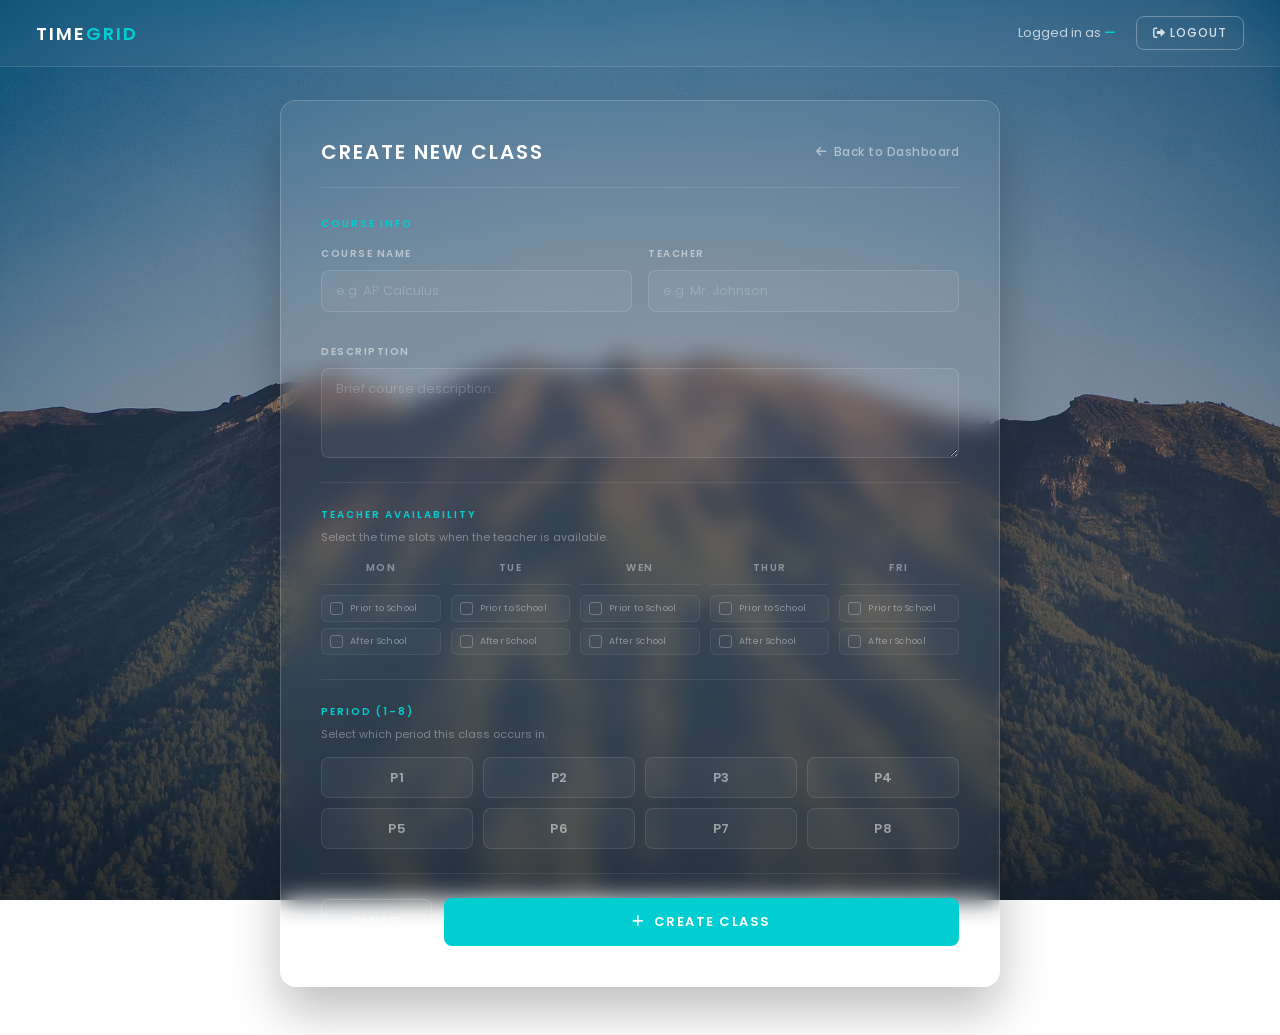
==== createclass.html @ e963a84b "Logout Fix" ====
<!DOCTYPE html>
<html>
<head>
  <meta charset="UTF-8">
  <meta name="viewport" content="width=device-width, initial-scale=1.0">
  <title>TimeGrid — Create Class</title>
  <link href="https://fonts.googleapis.com/css2?family=Poppins:wght@300;400;500;600&display=swap" rel="stylesheet">
  <link rel="stylesheet" href="https://cdnjs.cloudflare.com/ajax/libs/font-awesome/6.0.0/css/all.min.css">
  <link rel="stylesheet" href="createclass.css">
</head>
<body>

  <!-- Navbar -->
  <nav class="navbar">
    <div class="brand">Time<span>Grid</span></div>
    <div class="nav-right">
      <div class="nav-user">Logged in as <span id="navEmail">—</span></div>
      <button class="logout-btn" onclick="logout()">
        <i class="fas fa-sign-out-alt"></i> Logout
      </button>
    </div>
  </nav>

  <div class="page-wrap">
    <div class="form-card glass">

      <div class="form-header">
        <h1>Create New Class</h1>
        <a href="dashboard.html" class="back-link"><i class="fas fa-arrow-left"></i> Back to Dashboard</a>
      </div>

      <!-- Course Info -->
      <div class="section-label">Course Info</div>

      <div class="field-row">
        <div class="field-group">
          <label for="courseName">Course Name</label>
          <input type="text" id="courseName" placeholder="e.g. AP Calculus">
          <span class="field-error" id="courseNameErr">Required</span>
        </div>
        <div class="field-group">
          <label for="teacher">Teacher</label>
          <input type="text" id="teacher" placeholder="e.g. Mr. Johnson">
          <span class="field-error" id="teacherErr">Required</span>
        </div>
      </div>

      <div class="field-group">
        <label for="description">Description</label>
        <textarea id="description" placeholder="Brief course description…"></textarea>
      </div>

      <div class="divider"></div>

      <!-- Teacher Availability -->
      <div class="section-label">Teacher Availability</div>
      <p class="section-hint">Select the time slots when the teacher is available.</p>

      <div class="week-grid">

        <div class="day-col">
          <div class="day-heading">Mon</div>
          <div class="time-slot" data-day="fri" data-time="8:30 AM" onclick="toggleSlot(this)">
            <div class="slot-check"><div class="slot-check-mark"></div></div>
            <span class="slot-label">Prior to School</span>
          </div>
          <div class="time-slot" data-day="fri" data-time="6:30 PM" onclick="toggleSlot(this)">
            <div class="slot-check"><div class="slot-check-mark"></div></div>
            <span class="slot-label">After School</span>
          </div>
        </div>

        <div class="day-col">
          <div class="day-heading">Tue</div>
          <div class="time-slot" data-day="fri" data-time="8:30 AM" onclick="toggleSlot(this)">
            <div class="slot-check"><div class="slot-check-mark"></div></div>
            <span class="slot-label">Prior to School</span>
          </div>
          <div class="time-slot" data-day="fri" data-time="6:30 PM" onclick="toggleSlot(this)">
            <div class="slot-check"><div class="slot-check-mark"></div></div>
            <span class="slot-label">After School</span>
          </div>
        </div>

        <div class="day-col">
          <div class="day-heading">Wen</div>
          <div class="time-slot" data-day="fri" data-time="8:30 AM" onclick="toggleSlot(this)">
            <div class="slot-check"><div class="slot-check-mark"></div></div>
            <span class="slot-label">Prior to School</span>
          </div>
          <div class="time-slot" data-day="fri" data-time="6:30 PM" onclick="toggleSlot(this)">
            <div class="slot-check"><div class="slot-check-mark"></div></div>
            <span class="slot-label">After School</span>
          </div>
        </div>

        <div class="day-col">
          <div class="day-heading">Thur</div>
          <div class="time-slot" data-day="fri" data-time="8:30 AM" onclick="toggleSlot(this)">
            <div class="slot-check"><div class="slot-check-mark"></div></div>
            <span class="slot-label">Prior to School</span>
          </div>
          <div class="time-slot" data-day="fri" data-time="6:30 PM" onclick="toggleSlot(this)">
            <div class="slot-check"><div class="slot-check-mark"></div></div>
            <span class="slot-label">After School</span>
          </div>
        </div>

        <div class="day-col">
          <div class="day-heading">Fri</div>
          <div class="time-slot" data-day="fri" data-time="8:30 AM" onclick="toggleSlot(this)">
            <div class="slot-check"><div class="slot-check-mark"></div></div>
            <span class="slot-label">Prior to School</span>
          </div>
          <div class="time-slot" data-day="fri" data-time="6:30 PM" onclick="toggleSlot(this)">
            <div class="slot-check"><div class="slot-check-mark"></div></div>
            <span class="slot-label">After School</span>
          </div>
        </div>

      </div>

      <div class="divider"></div>

      <!-- Period -->
      <div class="section-label">Period (1–8)</div>
      <p class="section-hint">Select which period this class occurs in.</p>

      <div class="period-grid" id="periodGrid">
        <button class="period-btn" data-period="1" onclick="selectPeriod(this)">P1</button>
        <button class="period-btn" data-period="2" onclick="selectPeriod(this)">P2</button>
        <button class="period-btn" data-period="3" onclick="selectPeriod(this)">P3</button>
        <button class="period-btn" data-period="4" onclick="selectPeriod(this)">P4</button>
        <button class="period-btn" data-period="5" onclick="selectPeriod(this)">P5</button>
        <button class="period-btn" data-period="6" onclick="selectPeriod(this)">P6</button>
        <button class="period-btn" data-period="7" onclick="selectPeriod(this)">P7</button>
        <button class="period-btn" data-period="8" onclick="selectPeriod(this)">P8</button>
      </div>

      <div class="divider"></div>

      <div class="btn-row">
        <a href="dashboard.html" class="cancel-btn">Cancel</a>
        <button class="submit-btn" onclick="submitForm()">
          <i class="fas fa-plus"></i> Create Class
        </button>
      </div>

      <div class="success-banner" id="successBanner">
        <i class="fas fa-check-circle"></i> Class created successfully! Redirecting…
      </div>

    </div>
  </div>

  <script 
    src="createclass.js">

    const user = JSON.parse(sessionStorage.getItem('currentUser') || '{}');
    document.getElementById('navEmail').textContent = user.email || '—';

    function logout() {
      sessionStorage.clear();
      window.location.href = 'index.html';
    }
  </script>
</body>
</html>
---- createclass.css ----
* {
  margin: 0;
  padding: 0;
  box-sizing: border-box;
  font-family: 'Poppins', sans-serif;
}
 
body {
  min-height: 100vh;
  background-image: url('Background2.jpg');
  background-size: cover;
  background-position: center;
  background-repeat: no-repeat;
  background-attachment: fixed;
  position: relative;
}
 
body::before {
  content: '';
  position: fixed;
  inset: 0;
  background: rgba(15, 23, 42, 0.45);
  z-index: 0;
}
 
/* ── Navbar ── */
.navbar {
  position: fixed;
  top: 0; left: 0; right: 0;
  z-index: 100;
  display: flex;
  align-items: center;
  justify-content: space-between;
  padding: 16px 36px;
  background: rgba(255,255,255,0.05);
  backdrop-filter: blur(12px);
  -webkit-backdrop-filter: blur(12px);
  border-bottom: 1px solid rgba(255,255,255,0.12);
}
 
.brand {
  color: white;
  font-size: 18px;
  font-weight: 600;
  letter-spacing: 2px;
  text-transform: uppercase;
}
 
.brand span { color: darkturquoise; }
 
.nav-right {
  display: flex;
  align-items: center;
  gap: 20px;
}
 
.nav-user {
  color: rgba(255,255,255,0.7);
  font-size: 13px;
}
 
.nav-user span {
  color: darkturquoise;
  font-weight: 600;
}
 
.logout-btn {
  background: transparent;
  border: 1.5px solid rgba(255,255,255,0.3);
  border-radius: 8px;
  color: rgba(255,255,255,0.8);
  font-family: 'Poppins', sans-serif;
  font-size: 12px;
  font-weight: 500;
  letter-spacing: 1px;
  padding: 7px 16px;
  cursor: pointer;
  text-transform: uppercase;
  transition: all 0.3s ease;
}
 
.logout-btn:hover {
  border-color: darkturquoise;
  color: darkturquoise;
}
 
/* ── Page wrap ── */
.page-wrap {
  position: relative;
  z-index: 1;
  display: flex;
  justify-content: center;
  padding: 100px 24px 48px;
  min-height: 100vh;
}
 
/* ── Glass card ── */
.glass {
  background: rgba(255,255,255,0.05);
  backdrop-filter: blur(12px);
  -webkit-backdrop-filter: blur(12px);
  border: 1px solid rgba(255,255,255,0.18);
  box-shadow: 0 25px 50px rgba(0,0,0,0.25);
  border-radius: 16px;
}
 
.form-card {
  width: 100%;
  max-width: 720px;
  padding: 36px 40px 40px;
  height: fit-content;
  animation: fadeUp 0.4s ease both;
}
 
@keyframes fadeUp {
  from { opacity: 0; transform: translateY(16px); }
  to   { opacity: 1; transform: translateY(0); }
}
 
/* ── Form header ── */
.form-header {
  display: flex;
  align-items: center;
  justify-content: space-between;
  margin-bottom: 28px;
  padding-bottom: 20px;
  border-bottom: 1px solid rgba(255,255,255,0.1);
}
 
.form-header h1 {
  color: white;
  font-size: 20px;
  font-weight: 600;
  letter-spacing: 2px;
  text-transform: uppercase;
}
 
.back-link {
  color: rgba(255,255,255,0.5);
  font-size: 12px;
  font-weight: 500;
  letter-spacing: 0.5px;
  text-decoration: none;
  transition: color 0.2s;
  display: flex;
  align-items: center;
  gap: 6px;
}
 
.back-link:hover { color: darkturquoise; }
 
/* ── Section labels ── */
.section-label {
  color: darkturquoise;
  font-size: 10px;
  font-weight: 600;
  letter-spacing: 2px;
  text-transform: uppercase;
  margin-bottom: 14px;
}
 
.section-hint {
  color: rgba(255,255,255,0.35);
  font-size: 11px;
  margin-bottom: 14px;
  margin-top: -8px;
}
 
/* ── Fields ── */
.field-row {
  display: grid;
  grid-template-columns: 1fr 1fr;
  gap: 16px;
  margin-bottom: 16px;
}
 
.field-group {
  display: flex;
  flex-direction: column;
  margin-bottom: 16px;
}
 
.field-group label {
  color: rgba(255,255,255,0.5);
  font-size: 10px;
  font-weight: 600;
  letter-spacing: 1.5px;
  text-transform: uppercase;
  margin-bottom: 8px;
}
 
.field-group input,
.field-group textarea {
  background: rgba(255,255,255,0.05);
  border: 1px solid rgba(255,255,255,0.12);
  border-radius: 8px;
  color: white;
  font-family: 'Poppins', sans-serif;
  font-size: 13px;
  padding: 10px 14px;
  outline: none;
  transition: border-color 0.25s, background 0.25s;
}
 
.field-group textarea {
  resize: vertical;
  min-height: 90px;
}
 
.field-group input::placeholder,
.field-group textarea::placeholder {
  color: rgba(255,255,255,0.2);
}
 
.field-group input:focus,
.field-group textarea:focus {
  border-color: darkturquoise;
  background: rgba(0,206,209,0.05);
}
 
.field-group input.error {
  border-color: #e84040;
}
 
.field-error {
  color: #e84040;
  font-size: 10px;
  margin-top: 5px;
  display: none;
}
 
.field-error.visible { display: block; }
 
/* ── Divider ── */
.divider {
  height: 1px;
  background: rgba(255,255,255,0.08);
  margin: 24px 0;
}
 
/* ── Week availability grid ── */
.week-grid {
  display: grid;
  grid-template-columns: repeat(5, 1fr);
  gap: 10px;
}
 
.day-col {
  display: flex;
  flex-direction: column;
  gap: 6px;
}
 
.day-heading {
  color: rgba(255,255,255,0.4);
  font-size: 10px;
  font-weight: 600;
  letter-spacing: 1.5px;
  text-transform: uppercase;
  text-align: center;
  padding-bottom: 8px;
  border-bottom: 1px solid rgba(255,255,255,0.08);
  margin-bottom: 4px;
}
 
.time-slot {
  display: flex;
  align-items: center;
  gap: 7px;
  cursor: pointer;
  padding: 6px 8px;
  border-radius: 6px;
  border: 1px solid rgba(255,255,255,0.07);
  background: rgba(255,255,255,0.03);
  transition: all 0.2s;
  user-select: none;
}
 
.time-slot:hover {
  background: rgba(0,206,209,0.08);
  border-color: rgba(0,206,209,0.25);
}
 
.time-slot.active {
  background: rgba(0,206,209,0.14);
  border-color: rgba(0,206,209,0.5);
}
 
.slot-check {
  width: 13px;
  height: 13px;
  border-radius: 3px;
  border: 1px solid rgba(255,255,255,0.25);
  flex-shrink: 0;
  display: flex;
  align-items: center;
  justify-content: center;
  transition: all 0.2s;
}
 
.time-slot.active .slot-check {
  background: darkturquoise;
  border-color: darkturquoise;
}
 
.slot-check-mark {
  width: 7px;
  height: 7px;
  background: #0f172a;
  border-radius: 1px;
  display: none;
}
 
.time-slot.active .slot-check-mark { display: block; }
 
.slot-label {
  color: rgba(255,255,255,0.4);
  font-size: 9px;
  letter-spacing: 0.3px;
  transition: color 0.2s;
  white-space: nowrap;
}
 
.time-slot.active .slot-label { color: darkturquoise; }
 
/* ── Period grid ── */
.period-grid {
  display: grid;
  grid-template-columns: repeat(4, 1fr);
  gap: 10px;
}
 
.period-btn {
  background: rgba(255,255,255,0.04);
  border: 1px solid rgba(255,255,255,0.1);
  border-radius: 8px;
  color: rgba(255,255,255,0.5);
  font-family: 'Poppins', sans-serif;
  font-size: 13px;
  font-weight: 600;
  padding: 12px 6px 10px;
  cursor: pointer;
  text-align: center;
  transition: all 0.2s;
  letter-spacing: 0.5px;
  line-height: 1.3;
  display: flex;
  flex-direction: column;
  align-items: center;
}
 
.period-btn:hover {
  border-color: rgba(0,206,209,0.35);
  color: rgba(255,255,255,0.8);
  background: rgba(255,255,255,0.06);
}
 
.period-btn.active {
  background: rgba(0,206,209,0.15);
  border-color: darkturquoise;
  color: darkturquoise;
}
 
.period-sub {
  color: rgba(255,255,255,0.25);
  font-size: 9px;
  display: block;
  margin-top: 3px;
  font-weight: 400;
  letter-spacing: 0px;
}
 
.period-btn.active .period-sub { color: rgba(0,206,209,0.6); }
 
/* ── Buttons ── */
.btn-row {
  display: flex;
  gap: 12px;
  align-items: center;
}
 
.submit-btn {
  flex: 1;
  padding: 14px;
  background: darkturquoise;
  border: none;
  border-radius: 8px;
  color: white;
  font-family: 'Poppins', sans-serif;
  font-size: 13px;
  font-weight: 600;
  letter-spacing: 1.5px;
  text-transform: uppercase;
  cursor: pointer;
  transition: all 0.3s ease;
  display: flex;
  align-items: center;
  justify-content: center;
  gap: 8px;
}
 
.submit-btn:hover {
  background: rgb(116, 254, 240);
  box-shadow: 0 10px 24px rgba(0, 206, 209, 0.25);
  transform: translateY(-1px);
}
 
.submit-btn:active { transform: translateY(0); }
 
.cancel-btn {
  padding: 13px 28px;
  background: transparent;
  border: 1.5px solid rgba(255,255,255,0.2);
  border-radius: 8px;
  color: rgba(255,255,255,0.6);
  font-family: 'Poppins', sans-serif;
  font-size: 12px;
  font-weight: 500;
  letter-spacing: 1px;
  text-transform: uppercase;
  cursor: pointer;
  transition: all 0.3s;
  text-decoration: none;
  display: inline-flex;
  align-items: center;
}
 
.cancel-btn:hover {
  border-color: rgba(255,255,255,0.4);
  color: white;
}
 
/* ── Success banner ── */
.success-banner {
  display: none;
  background: rgba(0,206,209,0.12);
  border: 1px solid rgba(0,206,209,0.35);
  border-radius: 8px;
  padding: 13px 16px;
  color: darkturquoise;
  font-size: 13px;
  font-weight: 500;
  letter-spacing: 0.5px;
  text-align: center;
  margin-top: 14px;
}
 
.success-banner i { margin-right: 8px; }
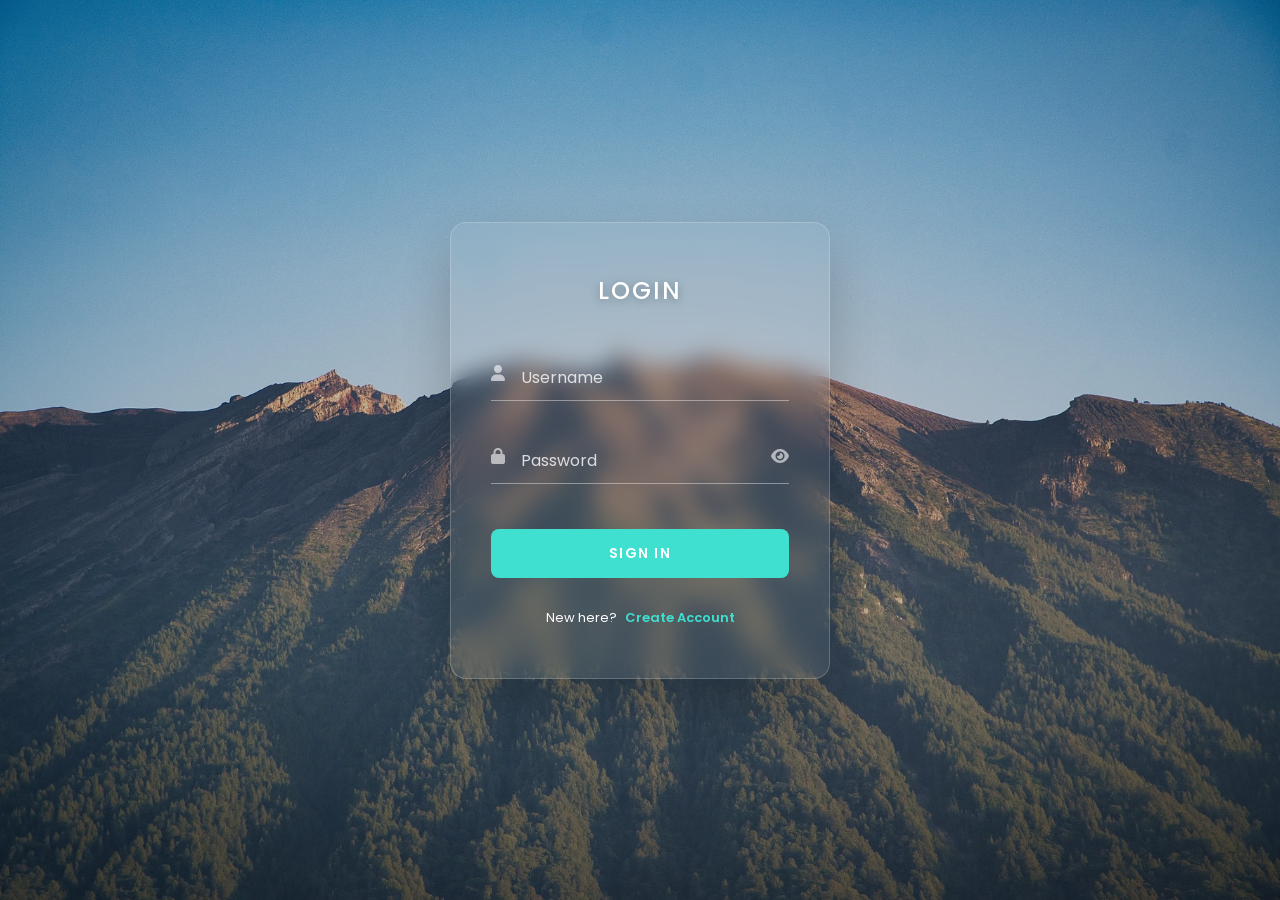
==== commit c54aa836: "User Fix" ====
--- a/createclass.html
+++ b/createclass.html
@@ -3,7 +3,7 @@
 <head>
   <meta charset="UTF-8">
   <meta name="viewport" content="width=device-width, initial-scale=1.0">
-  <title>TimeGrid — Create Class</title>
+  <title>TimeGrid Create Class</title>
   <link href="https://fonts.googleapis.com/css2?family=Poppins:wght@300;400;500;600&display=swap" rel="stylesheet">
   <link rel="stylesheet" href="https://cdnjs.cloudflare.com/ajax/libs/font-awesome/6.0.0/css/all.min.css">
   <link rel="stylesheet" href="createclass.css">
@@ -153,9 +153,12 @@
     </div>
   </div>
 
-  <script 
-    src="createclass.js">
+  <script>
 
+    if (!sessionStorage.getItem('loggedIn')) {
+      window.location.href = 'index.html';
+    }
+    
     const user = JSON.parse(sessionStorage.getItem('currentUser') || '{}');
     document.getElementById('navEmail').textContent = user.email || '—';
 
--- a/createclass.css
+++ b/createclass.css
@@ -84,7 +84,7 @@
   color: darkturquoise;
 }
  
-/* ── Page wrap ── */
+/* Page wrap */
 .page-wrap {
   position: relative;
   z-index: 1;
@@ -94,7 +94,7 @@
   min-height: 100vh;
 }
  
-/* ── Glass card ── */
+/* Glass card */
 .glass {
   background: rgba(255,255,255,0.05);
   backdrop-filter: blur(12px);
